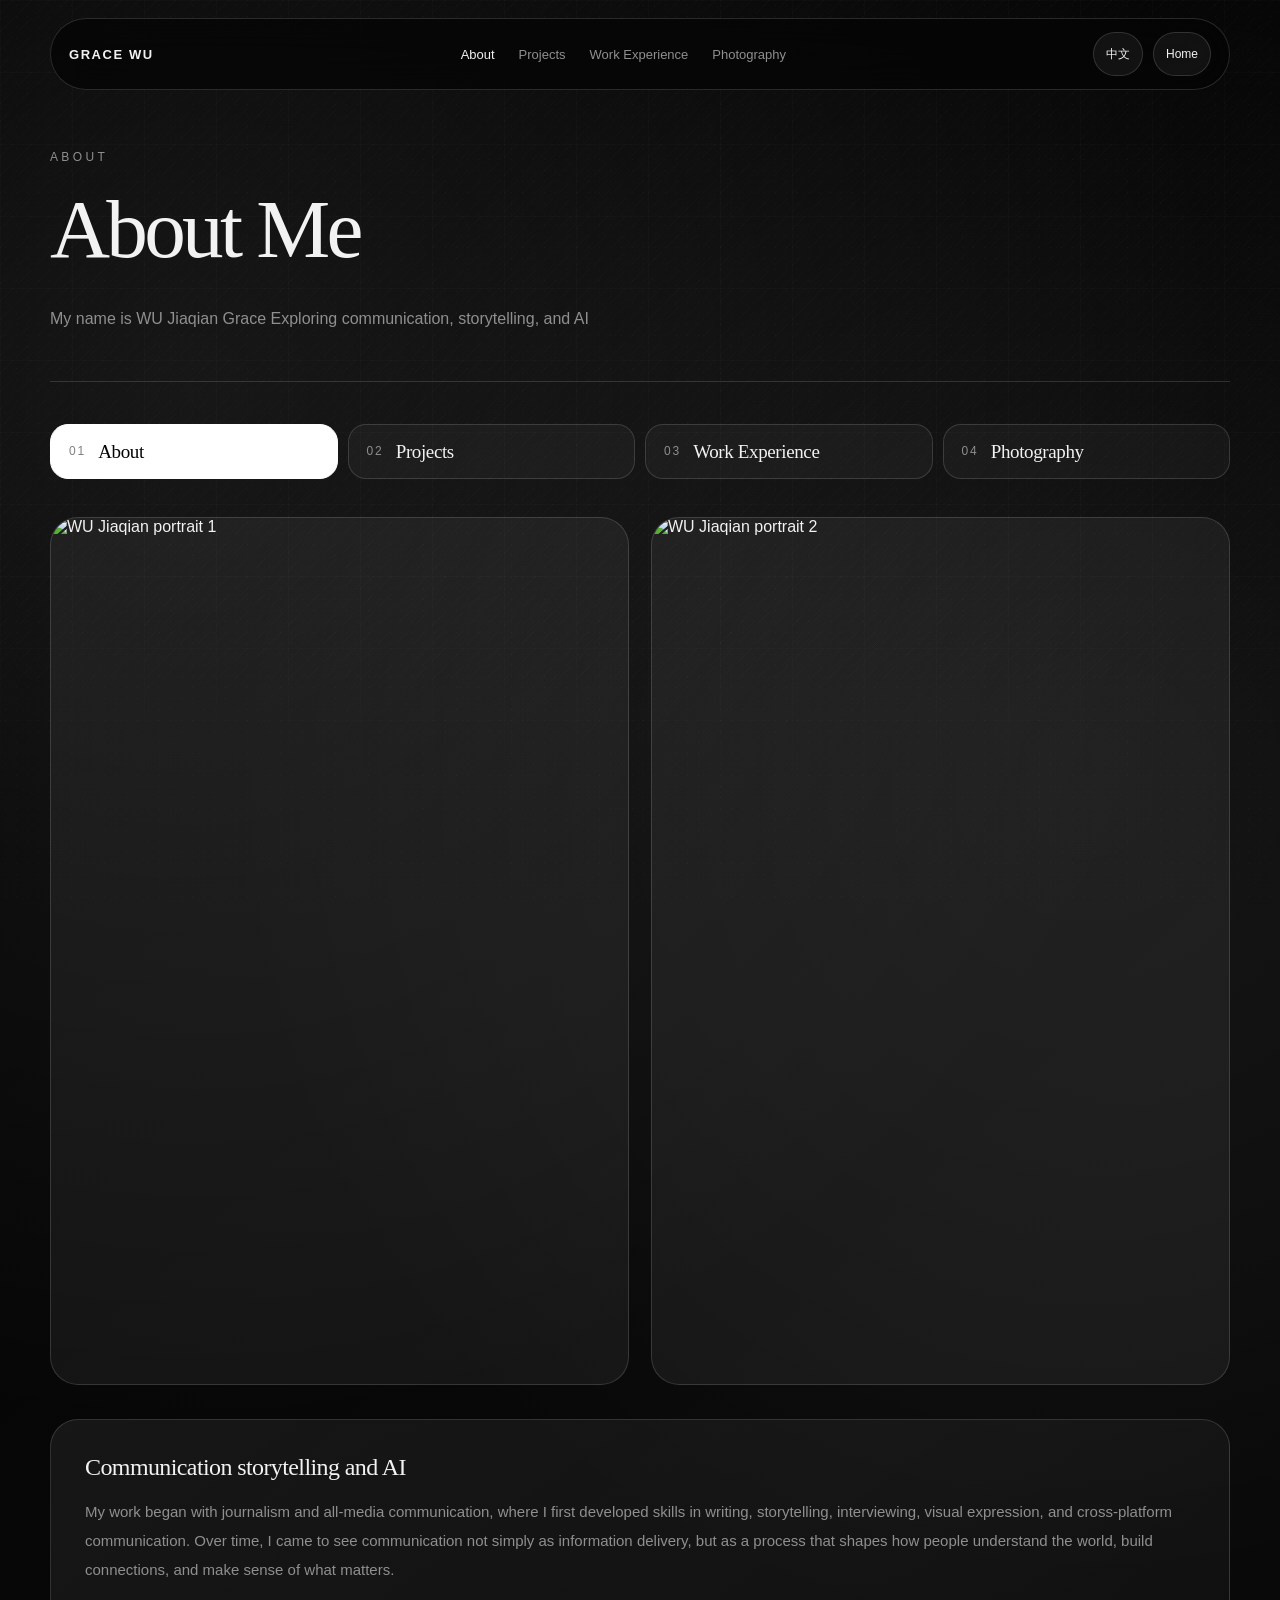
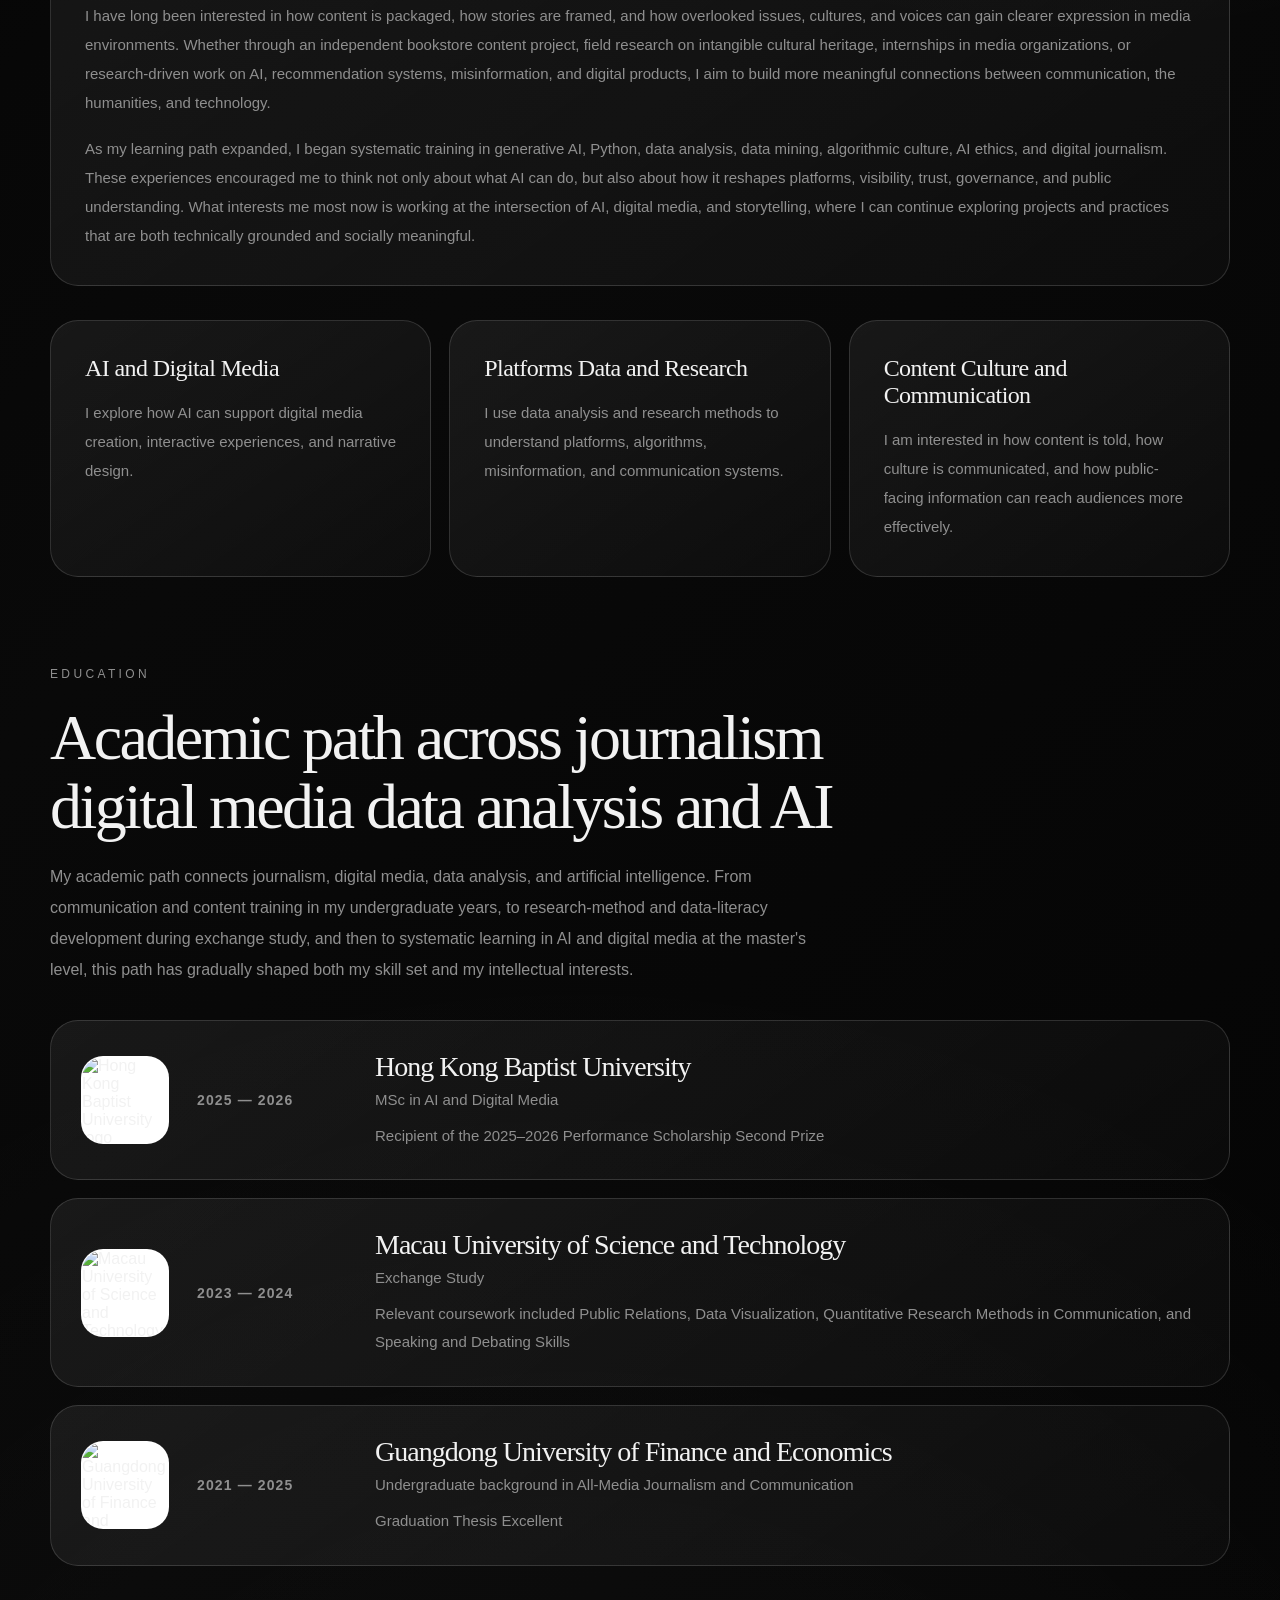
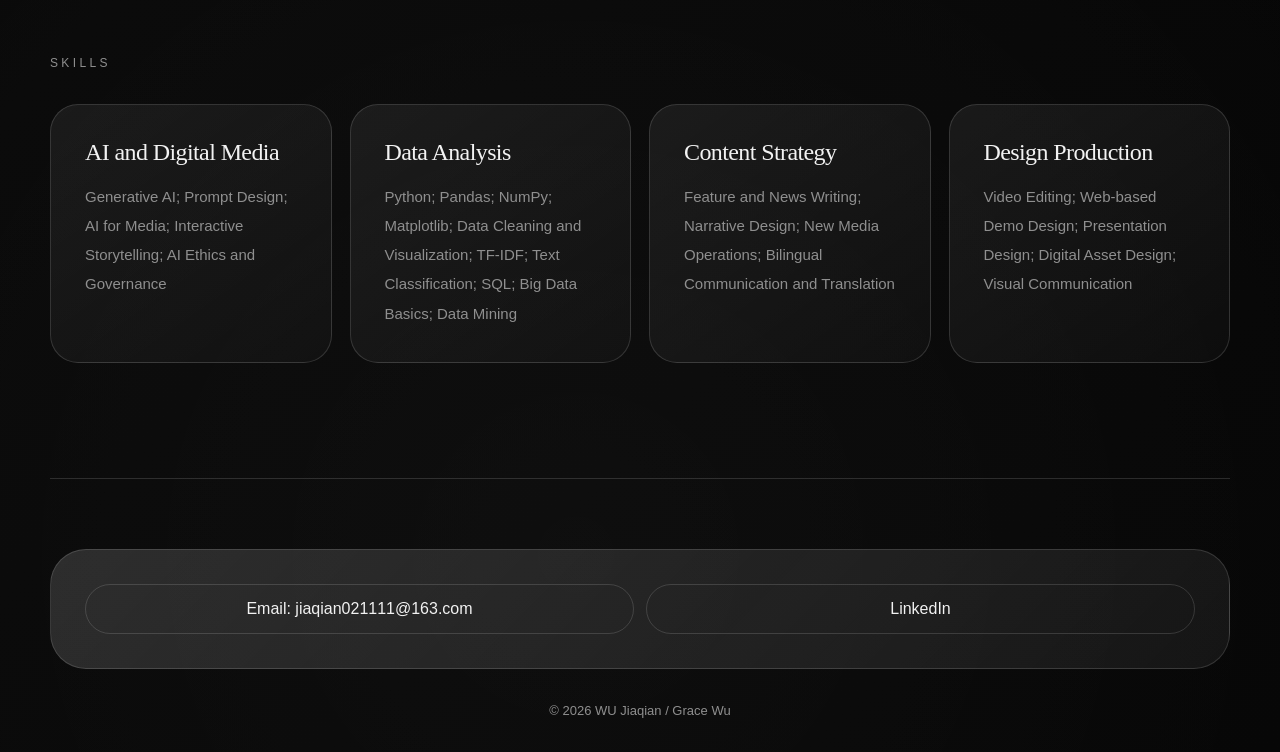
==== about.html @ 97e94408 "Add files via upload" ====
<!DOCTYPE html>
<html lang="en">
<head>
  <meta charset="UTF-8" />
  <meta name="viewport" content="width=device-width, initial-scale=1.0" />
  <title>WU Jiaqian | About</title>
  <meta name="description" content="WU Jiaqian / Grace Wu — AI, digital media, storytelling and visual work. About." />
  <link rel="stylesheet" href="style.css" />
</head>

<body data-page-en="About" data-page-zh="关于我">
  <a class="skip-link" href="#main" data-en="Skip to content" data-zh="跳转到正文">Skip to content</a>
  <nav class="navbar" aria-label="Main navigation" data-aria-en="Main navigation" data-aria-zh="主导航">
    <a href="index.html" class="logo">GRACE WU</a>

    <div class="nav-links" id="primaryNav">
      <a href="about.html" class="active" aria-current="page" data-en="About" data-zh="关于我">About</a>
      <a href="projects.html" data-en="Projects" data-zh="项目">Projects</a>
      <a href="work.html" data-en="Work Experience" data-zh="实习经历">Work Experience</a>
      <a href="photography.html" data-en="Photography" data-zh="摄影作品">Photography</a>
    </div>

    <div class="nav-actions">
      <button class="menu-toggle" type="button" aria-controls="primaryNav" aria-expanded="false" data-en="Menu" data-zh="菜单">Menu</button>
      <button type="button" class="lang-btn">中文</button>
      <a href="index.html" class="nav-pill" data-en="Home" data-zh="首页">Home</a>
    </div>
  </nav>

  <main id="main" tabindex="-1" class="page">
    <div class="container">
      <section class="page-hero reveal">
        <div class="page-kicker" data-en="About" data-zh="关于我">About</div>

        <h1 class="page-title" data-en="About Me" data-zh="关于我">
          About Me
        </h1>

        <p
          class="page-desc"
          data-en="My name is WU Jiaqian Grace Exploring communication, storytelling, and AI"
          data-zh="我是吴佳倩 Grace 持续探索传播、叙事与人工智能之间的连接"
        >
          My name is WU Jiaqian Grace Exploring communication, storytelling, and AI
        </p>
      </section>

      <section class="page-directory reveal delay-1">
        <a href="about.html" class="directory-item active" aria-current="page">
          <span>01</span>
          <strong data-en="About" data-zh="关于我">About</strong>
        </a>

        <a href="projects.html" class="directory-item">
          <span>02</span>
          <strong data-en="Projects" data-zh="项目">Projects</strong>
        </a>

        <a href="work.html" class="directory-item">
          <span>03</span>
          <strong data-en="Work Experience" data-zh="实习经历">Work Experience</strong>
        </a>

        <a href="photography.html" class="directory-item">
          <span>04</span>
          <strong data-en="Photography" data-zh="摄影作品">Photography</strong>
        </a>
      </section>

      <section class="about-photo-pair reveal">
        <div class="portrait-card tall">
          <img width="1080" height="1440" decoding="async" loading="lazy" src="Personal Website/插图/人2.jpg" alt="WU Jiaqian portrait 1" />
        </div>

        <div class="portrait-card">
          <img width="2784" height="4176" decoding="async" loading="lazy" src="Personal Website/插图/人3.JPG" alt="WU Jiaqian portrait 2" />
        </div>
      </section>

      <section class="card reveal about-story-card">
        <h2
          data-en="Communication storytelling and AI"
          data-zh="传播 叙事 与人工智能"
        >
          Communication storytelling and AI
        </h2>

        <p
          data-en="My work began with journalism and all-media communication, where I first developed skills in writing, storytelling, interviewing, visual expression, and cross-platform communication. Over time, I came to see communication not simply as information delivery, but as a process that shapes how people understand the world, build connections, and make sense of what matters."
          data-zh="我的学习与实践从新闻学和全媒体传播开始。在这一阶段，我逐渐建立了写作、叙事、采访、视觉表达与跨平台传播能力。随着学习深入，我开始意识到传播并不只是信息传递，它也会影响人们如何理解世界、建立连接，并判断什么是重要的。"
        >
          My work began with journalism and all-media communication, where I first developed skills in writing, storytelling, interviewing, visual expression, and cross-platform communication. Over time, I came to see communication not simply as information delivery, but as a process that shapes how people understand the world, build connections, and make sense of what matters.
        </p>

        <p
          data-en="I have long been interested in how content is packaged, how stories are framed, and how overlooked issues, cultures, and voices can gain clearer expression in media environments. Whether through an independent bookstore content project, field research on intangible cultural heritage, internships in media organizations, or research-driven work on AI, recommendation systems, misinformation, and digital products, I aim to build more meaningful connections between communication, the humanities, and technology."
          data-zh="我长期关注内容如何被包装、故事如何被组织，以及被忽视的问题、文化和声音如何在媒体环境中获得更清晰的表达。无论是独立书店内容项目、非遗田野调研、媒体机构实习，还是围绕 AI、推荐系统、虚假信息与数字产品展开的研究型项目，我都希望在传播、人文与技术之间建立更有意义的连接。"
        >
          I have long been interested in how content is packaged, how stories are framed, and how overlooked issues, cultures, and voices can gain clearer expression in media environments. Whether through an independent bookstore content project, field research on intangible cultural heritage, internships in media organizations, or research-driven work on AI, recommendation systems, misinformation, and digital products, I aim to build more meaningful connections between communication, the humanities, and technology.
        </p>

        <p
          data-en="As my learning path expanded, I began systematic training in generative AI, Python, data analysis, data mining, algorithmic culture, AI ethics, and digital journalism. These experiences encouraged me to think not only about what AI can do, but also about how it reshapes platforms, visibility, trust, governance, and public understanding. What interests me most now is working at the intersection of AI, digital media, and storytelling, where I can continue exploring projects and practices that are both technically grounded and socially meaningful."
          data-zh="随着学习路径不断拓展，我开始系统接触生成式 AI、Python、数据分析、数据挖掘、算法文化、AI 伦理与数字新闻等内容。这些经历促使我不仅思考 AI 能做什么，也思考它如何重塑平台、可见性、信任、治理与公共理解。现在我最感兴趣的是在 AI、数字媒体与叙事的交叉处继续探索兼具技术基础与社会意义的项目和实践。"
        >
          As my learning path expanded, I began systematic training in generative AI, Python, data analysis, data mining, algorithmic culture, AI ethics, and digital journalism. These experiences encouraged me to think not only about what AI can do, but also about how it reshapes platforms, visibility, trust, governance, and public understanding. What interests me most now is working at the intersection of AI, digital media, and storytelling, where I can continue exploring projects and practices that are both technically grounded and socially meaningful.
        </p>
      </section>

      <section class="focus-grid reveal">
        <div class="card">
          <h2 data-en="AI and Digital Media" data-zh="AI 与数字媒体">AI and Digital Media</h2>
          <p
            data-en="I explore how AI can support digital media creation, interactive experiences, and narrative design."
            data-zh="我探索 AI 如何支持数字媒体创作、互动体验与叙事设计。"
          >
            I explore how AI can support digital media creation, interactive experiences, and narrative design.
          </p>
        </div>

        <div class="card">
          <h2 data-en="Platforms Data and Research" data-zh="平台 数据 与研究">Platforms Data and Research</h2>
          <p
            data-en="I use data analysis and research methods to understand platforms, algorithms, misinformation, and communication systems."
            data-zh="我使用数据分析和研究方法理解平台、算法、虚假信息与传播系统。"
          >
            I use data analysis and research methods to understand platforms, algorithms, misinformation, and communication systems.
          </p>
        </div>

        <div class="card">
          <h2 data-en="Content Culture and Communication" data-zh="内容 文化 与传播">Content Culture and Communication</h2>
          <p
            data-en="I am interested in how content is told, how culture is communicated, and how public-facing information can reach audiences more effectively."
            data-zh="我关注内容如何被讲述、文化如何被传播，以及面向公众的信息如何更有效地触达受众。"
          >
            I am interested in how content is told, how culture is communicated, and how public-facing information can reach audiences more effectively.
          </p>
        </div>
      </section>

      <section class="education-section reveal">
        <div class="section-mini-head">
          <div class="page-kicker" data-en="Education" data-zh="教育背景">Education</div>

          <h2
            class="education-title"
            data-en="Academic path across journalism digital media data analysis and AI"
            data-zh="连接新闻传播 数字媒体 数据分析 与人工智能的学习路径"
          >
            Academic path across journalism digital media data analysis and AI
          </h2>

          <p
            class="page-desc"
            data-en="My academic path connects journalism, digital media, data analysis, and artificial intelligence. From communication and content training in my undergraduate years, to research-method and data-literacy development during exchange study, and then to systematic learning in AI and digital media at the master's level, this path has gradually shaped both my skill set and my intellectual interests."
            data-zh="我的学习路径连接了新闻传播、数字媒体、数据分析与人工智能。从本科阶段的传播与内容训练，到交换学习期间的研究方法和数据素养积累，再到硕士阶段对 AI 与数字媒体的系统学习，这条路径逐渐塑造了我的能力结构和学术兴趣。"
          >
            My academic path connects journalism, digital media, data analysis, and artificial intelligence. From communication and content training in my undergraduate years, to research-method and data-literacy development during exchange study, and then to systematic learning in AI and digital media at the master's level, this path has gradually shaped both my skill set and my intellectual interests.
          </p>
        </div>

        <div class="education-list">
          <div class="education-card reveal delay-1">
            <div class="logo-frame logo-frame--hkbu">
            <img src="Personal Website/LOGO/HKBU.png" width="224" height="225" decoding="async" loading="lazy" alt="Hong Kong Baptist University logo" />
          </div>

            <div class="education-year">2025 — 2026</div>

            <div class="education-content">
              <h3 data-en="Hong Kong Baptist University" data-zh="香港浸会大学">Hong Kong Baptist University</h3>
              <h4 data-en="MSc in AI and Digital Media" data-zh="人工智能与数字媒体 硕士">MSc in AI and Digital Media</h4>
              <p
                data-en="Recipient of the 2025–2026 Performance Scholarship Second Prize"
                data-zh="获得 2025–2026 学年表现奖学金 二等奖"
              >
                Recipient of the 2025–2026 Performance Scholarship Second Prize
              </p>
            </div>
          </div>

          <div class="education-card reveal delay-2">
            <div class="logo-frame logo-frame--must">
            <img src="Personal Website/LOGO/MUST.png" width="225" height="225" decoding="async" loading="lazy" alt="Macau University of Science and Technology logo" />
          </div>

            <div class="education-year">2023 — 2024</div>

            <div class="education-content">
              <h3 data-en="Macau University of Science and Technology" data-zh="澳门科技大学">Macau University of Science and Technology</h3>
              <h4 data-en="Exchange Study" data-zh="交换学习">Exchange Study</h4>
              <p
                data-en="Relevant coursework included Public Relations, Data Visualization, Quantitative Research Methods in Communication, and Speaking and Debating Skills"
                data-zh="相关课程包括公共关系、数据可视化、传播定量研究方法，以及演讲与辩论技巧"
              >
                Relevant coursework included Public Relations, Data Visualization, Quantitative Research Methods in Communication, and Speaking and Debating Skills.
              </p>
            </div>
          </div>

          <div class="education-card reveal delay-3">
            <div class="logo-frame logo-frame--gdufe">
            <img src="Personal Website/LOGO/GDUFE.png" width="194" height="259" decoding="async" loading="lazy" alt="Guangdong University of Finance and Economics logo" />
          </div>

            <div class="education-year">2021 — 2025</div>

            <div class="education-content">
              <h3 data-en="Guangdong University of Finance and Economics" data-zh="广东财经大学">Guangdong University of Finance and Economics</h3>
              <h4
                data-en="Undergraduate background in All-Media Journalism and Communication"
                data-zh="全媒体新闻传播相关本科背景"
              >
                Undergraduate background in All-Media Journalism and Communication
              </h4>
              <p data-en="Graduation Thesis Excellent" data-zh="毕业论文 优秀">
                Graduation Thesis Excellent
              </p>
            </div>
          </div>
        </div>
      </section>

      <section class="skills-section reveal">
        <div class="section-mini-head">
          <div class="page-kicker" data-en="Skills" data-zh="技能">Skills</div>
        </div>

        <div class="skills-grid">
          <div class="card">
            <h2 data-en="AI and Digital Media" data-zh="AI 与数字媒体">AI and Digital Media</h2>
            <p
              data-en="Generative AI; Prompt Design; AI for Media; Interactive Storytelling; AI Ethics and Governance"
              data-zh="生成式 AI；提示词设计；媒体中的 AI 应用；互动叙事；AI 伦理与治理"
            >
              Generative AI; Prompt Design; AI for Media; Interactive Storytelling; AI Ethics and Governance
            </p>
          </div>

          <div class="card">
            <h2 data-en="Data Analysis" data-zh="数据分析">Data Analysis</h2>
            <p
              data-en="Python; Pandas; NumPy; Matplotlib; Data Cleaning and Visualization; TF-IDF; Text Classification; SQL; Big Data Basics; Data Mining"
              data-zh="Python；Pandas；NumPy；Matplotlib；数据清洗与可视化；TF-IDF；文本分类；SQL；大数据基础；数据挖掘"
            >
              Python; Pandas; NumPy; Matplotlib; Data Cleaning and Visualization; TF-IDF; Text Classification; SQL; Big Data Basics; Data Mining
            </p>
          </div>

          <div class="card">
            <h2 data-en="Content Strategy" data-zh="内容策略">Content Strategy</h2>
            <p
              data-en="Feature and News Writing; Narrative Design; New Media Operations; Bilingual Communication and Translation"
              data-zh="特写与新闻写作；叙事设计；新媒体运营；双语传播与翻译"
            >
              Feature and News Writing; Narrative Design; New Media Operations; Bilingual Communication and Translation
            </p>
          </div>

          <div class="card">
            <h2 data-en="Design Production" data-zh="设计制作">Design Production</h2>
            <p
              data-en="Video Editing; Web-based Demo Design; Presentation Design; Digital Asset Design; Visual Communication"
              data-zh="视频剪辑；网页 Demo 设计；演示文稿设计；数字素材设计；视觉传播"
            >
              Video Editing; Web-based Demo Design; Presentation Design; Digital Asset Design; Visual Communication
            </p>
          </div>
        </div>
      </section>

      <footer class="contact-footer">
        <div class="contact-box compact-contact">
          <div class="contact-links">
            <a href="mailto:jiaqian021111@163.com">Email: jiaqian021111@163.com</a>
            <a href="https://www.linkedin.com/in/jiaqian-wu-920133360" target="_blank" rel="noopener noreferrer">LinkedIn</a>
          </div>
        </div>

        <p class="footer-note">© 2026 WU Jiaqian / Grace Wu</p>
      </footer>
    </div>
  </main>

  <script src="script.js"></script>
</body>
</html>
---- style.css ----
:root {
  --bg: #050505;
  --bg-soft: #0c0c0c;
  --card: rgba(255, 255, 255, 0.055);
  --card-hover: rgba(255, 255, 255, 0.095);
  --text: #f2f2f2;
  --muted: #8f8f8f;
  --line: rgba(255, 255, 255, 0.14);
  --white: #ffffff;
  --black: #050505;
  --radius: 28px;
}

* {
  margin: 0;
  padding: 0;
  box-sizing: border-box;
}

html {
  scroll-behavior: smooth;
}

body {
  font-family: Inter, -apple-system, BlinkMacSystemFont, "Segoe UI", Arial, sans-serif;
  background:
    radial-gradient(circle at 15% 10%, rgba(255, 255, 255, 0.08), transparent 28%),
    radial-gradient(circle at 85% 20%, rgba(255, 255, 255, 0.055), transparent 26%),
    radial-gradient(circle at 45% 95%, rgba(255, 255, 255, 0.04), transparent 32%),
    linear-gradient(135deg, #020202 0%, #090909 45%, #030303 100%);
  color: var(--text);
  overflow-x: hidden;
}

body::before {
  content: "";
  position: fixed;
  inset: 0;
  z-index: -2;
  pointer-events: none;
  background:
    linear-gradient(rgba(255,255,255,0.024) 1px, transparent 1px),
    linear-gradient(90deg, rgba(255,255,255,0.022) 1px, transparent 1px),
    repeating-linear-gradient(135deg, rgba(255,255,255,0.018) 0 1px, transparent 1px 9px);
  background-size: 72px 72px, 72px 72px, 18px 18px;
  opacity: 0.75;
  mask-image: linear-gradient(to bottom, black 0%, black 65%, transparent 100%);
}

body::after {
  content: "";
  position: fixed;
  inset: 0;
  z-index: -1;
  pointer-events: none;
  opacity: 0.42;
  background-image:
    radial-gradient(rgba(255,255,255,0.18) 0.55px, transparent 0.55px),
    radial-gradient(rgba(255,255,255,0.08) 0.8px, transparent 0.8px);
  background-size: 4px 4px, 11px 11px;
  mix-blend-mode: screen;
}

a {
  color: inherit;
  text-decoration: none;
}

button {
  font-family: inherit;
}

img,
video,
iframe {
  max-width: 100%;
  display: block;
}

.container {
  width: min(1180px, calc(100% - 40px));
  margin: 0 auto;
}

/* ---------- NAV ---------- */

.navbar {
  position: fixed;
  top: 18px;
  left: 50%;
  transform: translateX(-50%);
  width: min(1180px, calc(100% - 40px));
  z-index: 999;
  padding: 13px 18px;
  border: 1px solid var(--line);
  border-radius: 999px;
  background: rgba(5,5,5,0.74);
  backdrop-filter: blur(22px);
  display: flex;
  justify-content: space-between;
  align-items: center;
}

.logo {
  font-size: 13px;
  font-weight: 800;
  letter-spacing: 0.12em;
}

.nav-links {
  display: flex;
  gap: 24px;
  color: var(--muted);
  font-size: 13px;
}

.nav-links a {
  transition: color 0.25s ease;
}

.nav-links a:hover,
.nav-links a.active {
  color: var(--text);
}

.nav-actions {
  display: flex;
  gap: 10px;
  align-items: center;
}

.lang-btn,
.nav-pill {
  border: 1px solid var(--line);
  background: rgba(255,255,255,0.055);
  color: var(--text);
  border-radius: 999px;
  padding: 8px 12px;
  font-size: 12px;
  cursor: pointer;
  transition: all 0.25s ease;
}

.lang-btn:hover,
.nav-pill:hover {
  background: var(--white);
  color: var(--black);
}

/* ---------- HOME ---------- */

.home {
  min-height: 100vh;
  position: relative;
  display: grid;
  align-items: center;
  overflow: hidden;
}

.home-layout {
  display: grid;
  grid-template-columns: minmax(0, 1fr) minmax(360px, 0.82fr);
  gap: 64px;
  align-items: center;
  padding-top: 120px;
}

.home-text {
  position: relative;
  z-index: 2;
}

.home-label {
  color: var(--muted);
  font-size: 12px;
  letter-spacing: 0.26em;
  text-transform: uppercase;
  margin-bottom: 28px;
}

.home-title {
  font-family: Georgia, "Times New Roman", serif;
  font-size: clamp(58px, 9vw, 124px);
  line-height: 0.95;
  letter-spacing: -0.055em;
  font-weight: 400;
  margin-bottom: 38px;
}

.home-title span {
  display: block;
}

.home-name-en {
  white-space: nowrap;
}

.home-name-zh {
  font-family: "Songti SC", "Noto Serif SC", Georgia, serif;
  font-size: clamp(34px, 5vw, 72px);
  letter-spacing: 0.08em;
  margin-top: 14px;
  color: var(--text);
}

.home-title .outline {
  color: transparent;
  -webkit-text-stroke: 1px rgba(255,255,255,0.62);
  font-style: italic;
  margin-top: 6px;
}

.home-desc {
  max-width: 640px;
  color: var(--muted);
  line-height: 1.95;
  font-size: 17px;
  margin-bottom: 38px;
}

.home-actions {
  display: flex;
  flex-wrap: wrap;
  gap: 14px;
}

.btn {
  display: inline-flex;
  align-items: center;
  justify-content: center;
  border-radius: 999px;
  padding: 14px 22px;
  border: 1px solid var(--line);
  font-weight: 650;
  font-size: 14px;
  cursor: pointer;
  transition: all 0.25s ease;
}

.btn-primary {
  background: var(--white);
  color: var(--black);
  border-color: var(--white);
}

.btn-secondary {
  background: transparent;
  color: var(--white);
}

.btn:hover {
  transform: translateY(-3px);
  box-shadow: 0 20px 60px rgba(255,255,255,0.11);
}

.home-image {
  position: relative;
  height: 560px;
  border-radius: 38px;
  border: 1px solid var(--line);
  overflow: hidden;
  background: var(--card);
}

.home-image img,
.home-image video {
  width: 100%;
  height: 100%;
  object-fit: cover;
  filter: none;
  opacity: 1;
}

/* ---------- PAGE COMMON ---------- */

.page {
  padding-top: 150px;
  min-height: 100vh;
}

.page-hero {
  margin-bottom: 42px;
  border-bottom: 1px solid var(--line);
  padding-bottom: 46px;
}

.page-kicker {
  color: var(--muted);
  font-size: 12px;
  letter-spacing: 0.28em;
  text-transform: uppercase;
  margin-bottom: 22px;
}

.page-title {
  font-family: Georgia, "Times New Roman", serif;
  font-size: clamp(42px, 6.5vw, 92px);
  line-height: 1.05;
  letter-spacing: -0.045em;
  font-weight: 400;
  max-width: 980px;
  margin-bottom: 30px;
}

.page-desc {
  max-width: 760px;
  color: var(--muted);
  line-height: 1.95;
  font-size: 16px;
}

/* ---------- PAGE DIRECTORY ---------- */

.page-directory {
  display: grid;
  grid-template-columns: repeat(4, 1fr);
  gap: 14px;
  margin-bottom: 70px;
}

.directory-item {
  position: relative;
  min-height: 118px;
  padding: 20px;
  border: 1px solid var(--line);
  border-radius: 24px;
  background: rgba(255, 255, 255, 0.035);
  overflow: hidden;
  transition: all 0.3s ease;
}

.directory-item::before {
  content: "";
  position: absolute;
  inset: 0;
  background: linear-gradient(135deg, rgba(255,255,255,0.11), transparent);
  opacity: 0;
  transition: opacity 0.3s ease;
}

.directory-item span {
  position: relative;
  z-index: 2;
  display: block;
  color: var(--muted);
  font-size: 12px;
  letter-spacing: 0.16em;
  margin-bottom: 26px;
}

.directory-item strong {
  position: relative;
  z-index: 2;
  font-family: Georgia, "Times New Roman", serif;
  font-weight: 400;
  font-size: 23px;
  line-height: 1.15;
  letter-spacing: -0.02em;
}

.directory-item:hover {
  transform: translateY(-5px);
  background: rgba(255,255,255,0.075);
}

.directory-item:hover::before {
  opacity: 1;
}

.directory-item.active {
  background: var(--white);
  color: var(--black);
  border-color: var(--white);
}

.directory-item.active span {
  color: rgba(0,0,0,0.5);
}

.directory-item.active strong {
  color: var(--black);
}

/* ---------- CARDS ---------- */

.card {
  border: 1px solid var(--line);
  background: linear-gradient(145deg, rgba(255,255,255,0.065), rgba(255,255,255,0.025));
  border-radius: var(--radius);
  padding: 34px;
  transition: all 0.28s ease;
}

.card:hover {
  background: var(--card-hover);
  transform: translateY(-4px);
}

.card h2,
.card h3 {
  font-family: Georgia, "Times New Roman", serif;
  font-weight: 400;
  letter-spacing: -0.025em;
  margin-bottom: 16px;
}

.card p {
  color: var(--muted);
  line-height: 1.95;
  font-size: 15px;
}

/* ---------- ABOUT ---------- */

.about-photo-pair {
  display: grid;
  grid-template-columns: 1fr 1fr;
  gap: 22px;
  margin-bottom: 34px;
}

.portrait-card {
  border: 1px solid var(--line);
  border-radius: var(--radius);
  overflow: hidden;
  min-height: 430px;
  background: var(--card);
}

.portrait-card.tall {
  min-height: 540px;
}

.portrait-card img {
  width: 100%;
  height: 100%;
  min-height: inherit;
  object-fit: cover;
  filter: none;
  opacity: 1;
}

.about-story-card p + p {
  margin-top: 16px;
}

.focus-grid,
.skills-grid {
  display: grid;
  grid-template-columns: repeat(3, minmax(0, 1fr));
  gap: 18px;
  margin-top: 34px;
}

.skills-section {
  margin-top: 90px;
}

.skills-grid {
  grid-template-columns: repeat(4, minmax(0, 1fr));
}

/* ---------- EDUCATION ---------- */

.education-section {
  margin-top: 90px;
}

.section-mini-head {
  margin-bottom: 34px;
  max-width: 820px;
}

.education-title {
  font-family: Georgia, "Times New Roman", serif;
  font-size: clamp(34px, 5vw, 64px);
  font-weight: 400;
  line-height: 1.08;
  letter-spacing: -0.04em;
  color: var(--text);
  margin-bottom: 20px;
}

.education-list {
  display: grid;
  gap: 18px;
}

.education-card {
  display: grid;
  grid-template-columns: 88px 150px 1fr;
  gap: 28px;
  align-items: center;
  padding: 30px;
  border: 1px solid var(--line);
  border-radius: var(--radius);
  background: linear-gradient(145deg, rgba(255,255,255,0.065), rgba(255,255,255,0.025));
  transition: all 0.28s ease;
}

.education-card:hover {
  background: var(--card-hover);
  transform: translateY(-4px);
}

.logo-frame,
.company-logo {
  width: 88px;
  height: 88px;
  border: 1px solid var(--line);
  border-radius: 22px;
  background: rgba(255,255,255,0.055);
  overflow: hidden;
  display: flex;
  align-items: center;
  justify-content: center;
  flex-shrink: 0;
}

.logo-frame img,
.company-logo img {
  width: 100%;
  height: 100%;
  object-fit: contain;
  padding: 12px;
  filter: none;
  opacity: 1;
}

.education-year {
  color: var(--muted);
  font-size: 14px;
  letter-spacing: 0.08em;
  font-weight: 700;
}

.education-content h3 {
  font-family: Georgia, "Times New Roman", serif;
  font-size: 28px;
  font-weight: 400;
  letter-spacing: -0.035em;
  margin-bottom: 8px;
}

.education-content h4 {
  color: var(--muted);
  font-size: 15px;
  font-weight: 500;
  margin-bottom: 14px;
}

.education-content p {
  color: var(--muted);
  line-height: 1.85;
  font-size: 15px;
}

/* ---------- PROJECTS ---------- */

.filters {
  display: flex;
  gap: 10px;
  flex-wrap: wrap;
  margin-bottom: 30px;
}

.filter-btn {
  border: 1px solid var(--line);
  background: rgba(255,255,255,0.04);
  color: var(--muted);
  padding: 10px 15px;
  border-radius: 999px;
  cursor: pointer;
  transition: all 0.25s ease;
}

.filter-btn.active,
.filter-btn:hover {
  background: var(--white);
  color: var(--black);
}

.project-grid {
  display: grid;
  grid-template-columns: repeat(3, 1fr);
  gap: 22px;
}

.project-card {
  position: relative;
  min-height: 450px;
  border: 1px solid var(--line);
  border-radius: var(--radius);
  overflow: hidden;
  background: var(--card);
  cursor: pointer;
  transition: all 0.32s ease;
}

.project-card:hover {
  transform: translateY(-8px);
  background: var(--card-hover);
}

.project-card img,
.project-card video {
  width: 100%;
  height: 100%;
  min-height: 450px;
  object-fit: cover;
  filter: none;
  opacity: 1;
  transition: all 0.55s ease;
}

.project-card:hover img,
.project-card:hover video {
  transform: scale(1.04);
  opacity: 1;
}

.project-content {
  position: absolute;
  z-index: 2;
  left: 22px;
  right: 22px;
  bottom: 22px;
  padding: 18px;
  border-radius: 20px;
  background: rgba(0, 0, 0, 0.58);
  border: 1px solid rgba(255, 255, 255, 0.16);
  backdrop-filter: blur(12px);
}

.project-type {
  color: var(--muted);
  font-size: 12px;
  letter-spacing: 0.16em;
  text-transform: uppercase;
  margin-bottom: 12px;
}

.project-content h3 {
  font-family: Georgia, "Times New Roman", serif;
  font-weight: 400;
  font-size: 27px;
  line-height: 1.1;
  letter-spacing: -0.025em;
  margin-bottom: 14px;
}

.project-content p {
  color: var(--text);
  opacity: 0.88;
  line-height: 1.65;
  font-size: 14px;
}

/* ---------- WORK ---------- */

.work-wide-photo {
  border: 1px solid var(--line);
  border-radius: var(--radius);
  overflow: hidden;
  background: var(--card);
  margin-bottom: 34px;
  height: 360px;
}

.work-wide-photo img {
  width: 100%;
  height: 100%;
  object-fit: cover;
  filter: none;
  opacity: 1;
}

.work-list {
  display: grid;
  gap: 18px;
}

.work-card {
  display: grid;
  grid-template-columns: 88px 120px 1fr 150px;
  gap: 28px;
  align-items: center;
  padding: 30px;
  border: 1px solid var(--line);
  background: var(--card);
  border-radius: var(--radius);
  transition: all 0.3s ease;
}

.work-card:hover {
  background: var(--card-hover);
  transform: translateX(8px);
}

.work-year {
  color: var(--muted);
  font-weight: 700;
  font-size: 14px;
}

.work-card h3 {
  font-family: Georgia, "Times New Roman", serif;
  font-size: 26px;
  font-weight: 400;
  letter-spacing: -0.035em;
  margin-bottom: 8px;
}

.work-card h4 {
  color: var(--muted);
  font-size: 14px;
  font-weight: 500;
  margin-bottom: 12px;
}

.work-card p {
  color: var(--muted);
  line-height: 1.8;
  font-size: 15px;
}

.mini-link {
  border: 1px solid var(--line);
  border-radius: 999px;
  padding: 10px 14px;
  color: var(--text);
  text-align: center;
  font-size: 13px;
  transition: all 0.25s ease;
  background: rgba(255,255,255,0.04);
  cursor: pointer;
}

.mini-link:hover {
  background: var(--white);
  color: var(--black);
}

/* ---------- PHOTOGRAPHY ---------- */
.embed-wrap {
  position: relative;
  width: 100%;
  aspect-ratio: 16 / 9;
  background: #111;
  overflow: hidden;
}

.embed-wrap iframe {
  width: 100%;
  height: 100%;
  border: 0;
  display: block;
}

.video-feature .embed-wrap {
  width: 100%;
}

.media-item .embed-wrap iframe {
  max-height: none;
  object-fit: initial;
}


.video-feature {
  position: relative;
  border: 1px solid var(--line);
  border-radius: var(--radius);
  overflow: hidden;
  background: var(--card);
  margin-bottom: 22px;
}

.video-feature video {
  width: 100%;
  max-height: 620px;
  object-fit: cover;
  filter: none;
  opacity: 1;
}

.photo-grid {
  display: grid;
  grid-template-columns: 1.1fr 0.95fr 0.95fr;
  grid-auto-rows: 280px;
  gap: 18px;
}

.photo-card {
  position: relative;
  border: 1px solid var(--line);
  border-radius: var(--radius);
  overflow: hidden;
  background: var(--card);
  cursor: pointer;
  text-align: left;
  color: inherit;
}

button.photo-card {
  appearance: none;
  border: 1px solid var(--line);
}

.photo-card.large {
  grid-row: span 2;
}

.photo-card.wide {
  grid-column: span 2;
}

.photo-card img,
.photo-card video {
  width: 100%;
  height: 100%;
  object-fit: cover;
  filter: none;
  opacity: 1;
  transition: all 0.48s ease;
}

.photo-card:hover img,
.photo-card:hover video {
  transform: scale(1.04);
  opacity: 1;
}

.photo-caption {
  position: absolute;
  left: 16px;
  right: 16px;
  bottom: 16px;
  padding: 12px 14px;
  border-radius: 16px;
  background: rgba(0,0,0,0.58);
  border: 1px solid var(--line);
  backdrop-filter: blur(12px);
  color: var(--text);
  font-size: 13px;
}

.photo-caption strong {
  display: block;
  font-family: Georgia, "Times New Roman", serif;
  font-weight: 400;
  font-size: 17px;
  margin-bottom: 6px;
}

.photo-caption span {
  display: block;
  color: rgba(255,255,255,0.72);
  line-height: 1.55;
  font-size: 12px;
}

.photo-caption.static {
  position: static;
  border-radius: 0;
  border-left: 0;
  border-right: 0;
  border-bottom: 0;
}

/* ---------- CONTACT FOOTER ---------- */

.contact-footer {
  margin-top: 115px;
  border-top: 1px solid var(--line);
  padding: 70px 0 34px;
}

.contact-box {
  border: 1px solid var(--line);
  border-radius: 36px;
  padding: 50px;
  background:
    linear-gradient(135deg, rgba(255,255,255,0.09), transparent),
    var(--card);
  display: grid;
  grid-template-columns: 1.1fr 0.9fr;
  gap: 34px;
  align-items: center;
}

.compact-contact {
  display: block;
  padding: 34px;
}

.contact-links {
  display: grid;
  gap: 12px;
}

.compact-contact .contact-links {
  grid-template-columns: repeat(2, minmax(0, 1fr));
}

.contact-links a {
  border: 1px solid var(--line);
  padding: 15px 18px;
  border-radius: 999px;
  color: var(--text);
  transition: all 0.25s ease;
  text-align: center;
}

.contact-links a:hover {
  background: var(--white);
  color: var(--black);
}

.footer-note {
  color: var(--muted);
  text-align: center;
  font-size: 13px;
  margin-top: 34px;
}

/* ---------- MODAL ---------- */

.modal {
  position: fixed;
  inset: 0;
  z-index: 3000;
  background: rgba(0,0,0,0.86);
  backdrop-filter: blur(10px);
  display: none;
  justify-content: center;
  align-items: center;
  padding: 22px;
}

.modal.active {
  display: flex;
}

.modal-box {
  width: min(980px, 100%);
  max-height: 88vh;
  overflow-y: auto;
  border: 1px solid var(--line);
  border-radius: 34px;
  background: #080808;
}

.modal-cover {
  height: 370px;
  overflow: hidden;
  border-radius: 34px 34px 0 0;
  background: #111;
}

.modal-cover img,
.modal-cover video,
.modal-cover iframe {
  width: 100%;
  height: 100%;
  object-fit: cover;
  filter: none;
  opacity: 1;
}

.modal-body {
  padding: 34px;
  position: relative;
}

.modal-close {
  position: absolute;
  right: 22px;
  top: 22px;
  width: 42px;
  height: 42px;
  border-radius: 999px;
  border: 1px solid var(--line);
  background: rgba(255,255,255,0.08);
  color: var(--white);
  font-size: 24px;
  cursor: pointer;
  z-index: 5;
}

.modal-body h2 {
  font-family: Georgia, "Times New Roman", serif;
  font-size: clamp(34px, 5vw, 58px);
  font-weight: 400;
  line-height: 1.05;
  letter-spacing: -0.045em;
  margin-bottom: 18px;
  max-width: 760px;
}

.modal-body p {
  color: var(--muted);
  line-height: 1.85;
  max-width: 760px;
}

.media-list {
  display: grid;
  gap: 18px;
  margin-top: 28px;
}

.media-item {
  border: 1px solid var(--line);
  border-radius: 24px;
  background: rgba(255,255,255,0.045);
  overflow: hidden;
}

.media-item video,
.media-item img,
.media-item iframe {
  width: 100%;
  display: block;
  max-height: 70vh;
  object-fit: contain;
  background: #111;
  filter: none;
  opacity: 1;
}

.media-item iframe {
  height: 68vh;
  border: 0;
}

.media-label,
.media-link {
  display: flex;
  align-items: center;
  justify-content: space-between;
  gap: 12px;
  padding: 14px 16px;
  color: var(--text);
  font-size: 14px;
  border-top: 1px solid var(--line);
}

.media-link {
  border-top: 0;
  transition: all 0.25s ease;
}

.media-link:hover {
  background: var(--white);
  color: var(--black);
}

/* ---------- PHOTO MODAL ---------- */

.photo-modal {
  padding: 20px;
}

.photo-modal-box {
  width: min(1120px, 100%);
  max-height: 92vh;
  position: relative;
  border: 1px solid var(--line);
  border-radius: 30px;
  background: rgba(5,5,5,0.96);
  overflow: hidden;
  display: grid;
  grid-template-rows: minmax(0, 1fr) auto;
}

.photo-modal-box img {
  width: 100%;
  max-height: 74vh;
  object-fit: contain;
  background: #050505;
  filter: none;
  opacity: 1;
}

.photo-modal-close {
  position: absolute;
  top: 18px;
  right: 18px;
}

.photo-modal-text {
  padding: 22px 26px 26px;
  border-top: 1px solid var(--line);
  background: rgba(255,255,255,0.035);
}

.photo-modal-text h2 {
  font-family: Georgia, "Times New Roman", serif;
  font-weight: 400;
  font-size: clamp(28px, 4vw, 48px);
  letter-spacing: -0.035em;
  margin-bottom: 10px;
}

.photo-modal-text p {
  color: var(--muted);
  line-height: 1.8;
}

/* ---------- ANIMATION ---------- */

.reveal {
  opacity: 0;
  transform: translateY(34px);
  transition: opacity 0.8s ease, transform 0.8s ease;
}

.reveal.visible {
  opacity: 1;
  transform: translateY(0);
}

.delay-1 {
  transition-delay: 0.08s;
}

.delay-2 {
  transition-delay: 0.16s;
}

.delay-3 {
  transition-delay: 0.24s;
}

/* ---------- RESPONSIVE ---------- */

@media (max-width: 980px) {
  .nav-links {
    display: none;
  }

  .home-layout {
    grid-template-columns: 1fr;
    gap: 42px;
    padding-top: 130px;
  }

  .home-image {
    height: 500px;
  }

  .page-directory {
    grid-template-columns: repeat(2, 1fr);
  }

  .about-photo-pair {
    grid-template-columns: 1fr 1fr;
  }

  .focus-grid,
  .skills-grid {
    grid-template-columns: repeat(2, minmax(0, 1fr));
  }

  .education-card,
  .work-card {
    grid-template-columns: 1fr;
  }

  .logo-frame,
  .company-logo {
    width: 82px;
    height: 82px;
  }

  .project-grid {
    grid-template-columns: repeat(2, 1fr);
  }

  .photo-grid {
    grid-template-columns: 1fr 1fr;
  }

  .photo-card.large,
  .photo-card.wide {
    grid-column: span 1;
    grid-row: span 1;
  }

  .compact-contact .contact-links {
    grid-template-columns: 1fr;
  }

  .work-wide-photo {
    height: 300px;
  }
}

@media (max-width: 640px) {
  .container,
  .navbar {
    width: min(100% - 26px, 1180px);
  }

  .logo {
    font-size: 12px;
  }

  .nav-actions {
    gap: 6px;
  }

  .lang-btn,
  .nav-pill {
    padding: 8px 10px;
    font-size: 11px;
  }

  .page {
    padding-top: 130px;
  }

  .home-layout {
    padding-top: 120px;
  }

  .home-title {
    font-size: clamp(54px, 16vw, 72px);
  }

  .home-name-en {
    white-space: normal;
  }

  .home-name-zh {
    font-size: 40px;
    margin-top: 10px;
  }

  .page-title {
    font-size: 44px;
    line-height: 1.08;
  }

  .home-desc,
  .page-desc {
    font-size: 16px;
  }

  .home-image {
    height: 420px;
  }

  .page-directory {
    grid-template-columns: 1fr;
    margin-bottom: 48px;
  }

  .directory-item {
    min-height: 92px;
  }

  .directory-item span {
    margin-bottom: 16px;
  }

  .directory-item strong {
    font-size: 21px;
  }

  .about-photo-pair,
  .focus-grid,
  .skills-grid,
  .project-grid,
  .photo-grid {
    grid-template-columns: 1fr;
  }

  .portrait-card,
  .portrait-card.tall {
    min-height: 390px;
  }

  .education-section,
  .skills-section {
    margin-top: 70px;
  }

  .education-card {
    padding: 24px;
  }

  .education-content h3 {
    font-size: 24px;
  }

  .project-card,
  .project-card img,
  .project-card video {
    min-height: 390px;
  }

  .work-wide-photo {
    height: 230px;
  }

  .contact-box {
    padding: 30px;
  }

  .modal-cover {
    height: 250px;
  }

  .modal-body {
    padding: 24px;
  }

  .media-item iframe {
    height: 420px;
  }

  .video-feature video {
    max-height: 430px;
  }

  .photo-caption {
    left: 12px;
    right: 12px;
    bottom: 12px;
  }

  .photo-caption span {
    display: none;
  }

  .photo-modal-box img {
    max-height: 68vh;
  }
}
/* Usability and responsive refinements */
:root { color-scheme: dark; }
body { font-family: -apple-system, BlinkMacSystemFont, "Segoe UI", "PingFang SC", "Microsoft YaHei", Arial, sans-serif; }
[hidden] { display: none !important; }
.reveal, .reveal.visible { opacity: 1; transform: none; }
:focus-visible { outline: 2px solid #fff; outline-offset: 5px; }
.skip-link { position: fixed; top: 10px; left: 20px; transform: translateY(-160%); z-index: 4000; background: #fff; color: #050505; padding: 12px 18px; border-radius: 12px; }
.skip-link:focus { transform: none; }
.home-layout { padding-bottom: 60px; }
.home-name-en { white-space: normal; overflow-wrap: anywhere; }
.home-title { font-size: clamp(58px, 7.4vw, 104px); }
.home-desc { max-width: 540px; font-size: 18px; }
.home-contact { align-self: center; padding: 14px 6px; font-size: 14px; text-decoration: underline; text-underline-offset: 5px; }
.menu-toggle { display: none; border: 1px solid var(--line); border-radius: 999px; background: transparent; color: var(--text); padding: 10px 14px; cursor: pointer; }
.lang-btn, .nav-pill, .menu-toggle { min-height: 44px; }
.nav-pill { display: inline-flex; align-items: center; }
.nav-links a { padding: 12px 0; }
.page-directory { gap: 10px; margin-bottom: 38px; }
.directory-item { min-height: 0; padding: 16px 18px; border-radius: 18px; display: flex; align-items: center; gap: 12px; }
.directory-item span { margin-bottom: 0; }
.directory-item strong { font-size: 19px; }
.card:hover, .education-card:hover, .work-card:hover { transform: none; }
.card h2, .education-content, .work-card > div { min-width: 0; overflow-wrap: anywhere; }
.project-grid { grid-template-columns: repeat(3, minmax(0, 1fr)); }
.project-card { height: 450px; }
.project-card > img { height: 100%; min-height: 0; }
.project-content h3 { font-size: clamp(22px, 2vw, 27px); overflow-wrap: anywhere; }
.filter-status { color: var(--muted); font-size: 13px; margin: -14px 0 22px; }
.filter-btn { min-height: 44px; }
.filters { display: none; }
.js-ready .filters { display: flex; }
html:not(.js-ready) .lang-btn { display: none; }
.modal-box { position: relative; overscroll-behavior: contain; }
.modal-body { position: static; }
.modal-close { background: #171717; min-width: 44px; min-height: 44px; }
.modal-body h2 { padding-right: 42px; overflow-wrap: anywhere; }
.modal-cover { height: min(36vh, 330px); }
.modal-cover img { object-fit: contain; }
.media-item .embed-wrap iframe { height: 100%; max-height: none; }
.media-item--pdf iframe { height: min(68vh, 720px); }
.media-link { min-height: 48px; overflow-wrap: anywhere; }
.media-item--image img { height: auto; }
.photo-modal-box { overflow-y: auto; display: block; overscroll-behavior: contain; }
.photo-modal-box img { height: auto; max-height: 64vh; }
.photo-original { display: inline-block; margin-top: 16px; text-decoration: underline; text-underline-offset: 4px; padding: 8px 0; }
.contact-links a { overflow-wrap: anywhere; }
@media (max-width: 980px) {
  .js-ready .menu-toggle { display: inline-flex; align-items: center; }
  .navbar.menu-open .nav-links, html:not(.js-ready) .nav-links { display: flex; position: absolute; top: calc(100% + 10px); left: 0; right: 0; flex-direction: column; gap: 2px; padding: 12px 20px; border: 1px solid var(--line); border-radius: 22px; background: #101010; box-shadow: 0 16px 40px #0008; }
  html:not(.js-ready) .nav-links { flex-direction: row; flex-wrap: wrap; gap: 6px 18px; }
  html:not(.js-ready) .page, html:not(.js-ready) .home-layout { padding-top: 235px; }
  .nav-links a { min-height: 44px; }
  .project-grid { grid-template-columns: repeat(2, minmax(0, 1fr)); }
  .home-title { font-size: clamp(58px, 10vw, 96px); }
}
@media (max-width: 640px) {
  .navbar { padding: 9px 12px; }
  .menu-toggle, .lang-btn, .nav-pill { padding: 8px 10px; font-size: 12px; }
  .nav-actions { gap: 4px; }
  .home-title { font-size: clamp(48px, 12vw, 72px); }
  .home-image { height: 360px; }
  .page-hero { margin-bottom: 24px; padding-bottom: 26px; }
  .page-title { font-size: clamp(32px, 8.7vw, 44px); }
  .page-directory { grid-template-columns: repeat(2, minmax(0, 1fr)); gap: 8px; margin-bottom: 28px; }
  .directory-item { padding: 13px 12px; min-height: 60px; gap: 8px; }
  .directory-item span { margin-bottom: 0; font-size: 10px; }
  .directory-item strong { font-size: 16px; }
  .about-photo-pair { grid-template-columns: repeat(2, minmax(0, 1fr)); gap: 12px; }
  .portrait-card, .portrait-card.tall { min-height: 0; height: 240px; border-radius: 20px; }
  .portrait-card img { height: 100%; min-height: 0; }
  .card, .work-card { padding: 24px; }
  .project-grid { grid-template-columns: minmax(0, 1fr); }
  .project-card { height: 420px; min-height: 0; }
  .project-card img { min-height: 0; }
  .project-content { left: 14px; right: 14px; bottom: 14px; padding: 16px; }
  .project-content h3 { font-size: 26px; }
  .contact-footer { margin-top: 70px; padding-top: 34px; }
  .contact-box { padding: 18px; }
  .modal { padding: 12px; }
  .modal-box { max-height: 90vh; max-height: 90dvh; border-radius: 24px; }
  .modal-body { padding: 24px 20px; }
  .modal-body h2 { font-size: 30px; }
  .modal-close { top: 12px; right: 12px; }
  .media-item--pdf iframe { height: 55vh; }
  .media-item .embed-wrap iframe { height: 100%; }
  .photo-modal-box { max-height: 90vh; max-height: 90dvh; }
}
@media (prefers-reduced-motion: reduce) {
  html { scroll-behavior: auto; }
  *, *::before, *::after { animation: none !important; transition: none !important; }
  .btn:hover, .project-card:hover, .directory-item:hover, .photo-card:hover img { transform: none; }
}

.fallback-media { margin-top: 36px; padding: 24px; border: 1px solid var(--line); border-radius: 24px; }
.fallback-media h3 { margin: 24px 0 12px; }
.fallback-media ul { padding-left: 20px; }
.fallback-media a { display: inline-block; padding: 8px 0; text-decoration: underline; }
html:not(.js-ready) .filter-status { display: none; }

/* Original logo assets retain their full mark and their intended background. */
.logo-frame, .company-logo {
  background: #fff;
  border-color: rgba(255,255,255,0.2);
}
.logo-frame img, .company-logo img {
  width: 100%;
  height: 100%;
  padding: 0;
  object-fit: contain;
}
.company-logo--hkpapa { background: rgb(41,58,104); }
.company-logo--dewu { background: rgb(20,21,26); }
.company-logo--gdtv { background: #fff; }
.company-logo--gdtv img { padding: 5px; }
.work-period { color: var(--muted); font-size: 13px; line-height: 1.6; margin: 0 0 12px; }
.work-card--no-samples > div:last-child { grid-column: 3 / -1; }
@media (max-width: 980px) {
  .work-card--no-samples > div:last-child { grid-column: auto; }
}
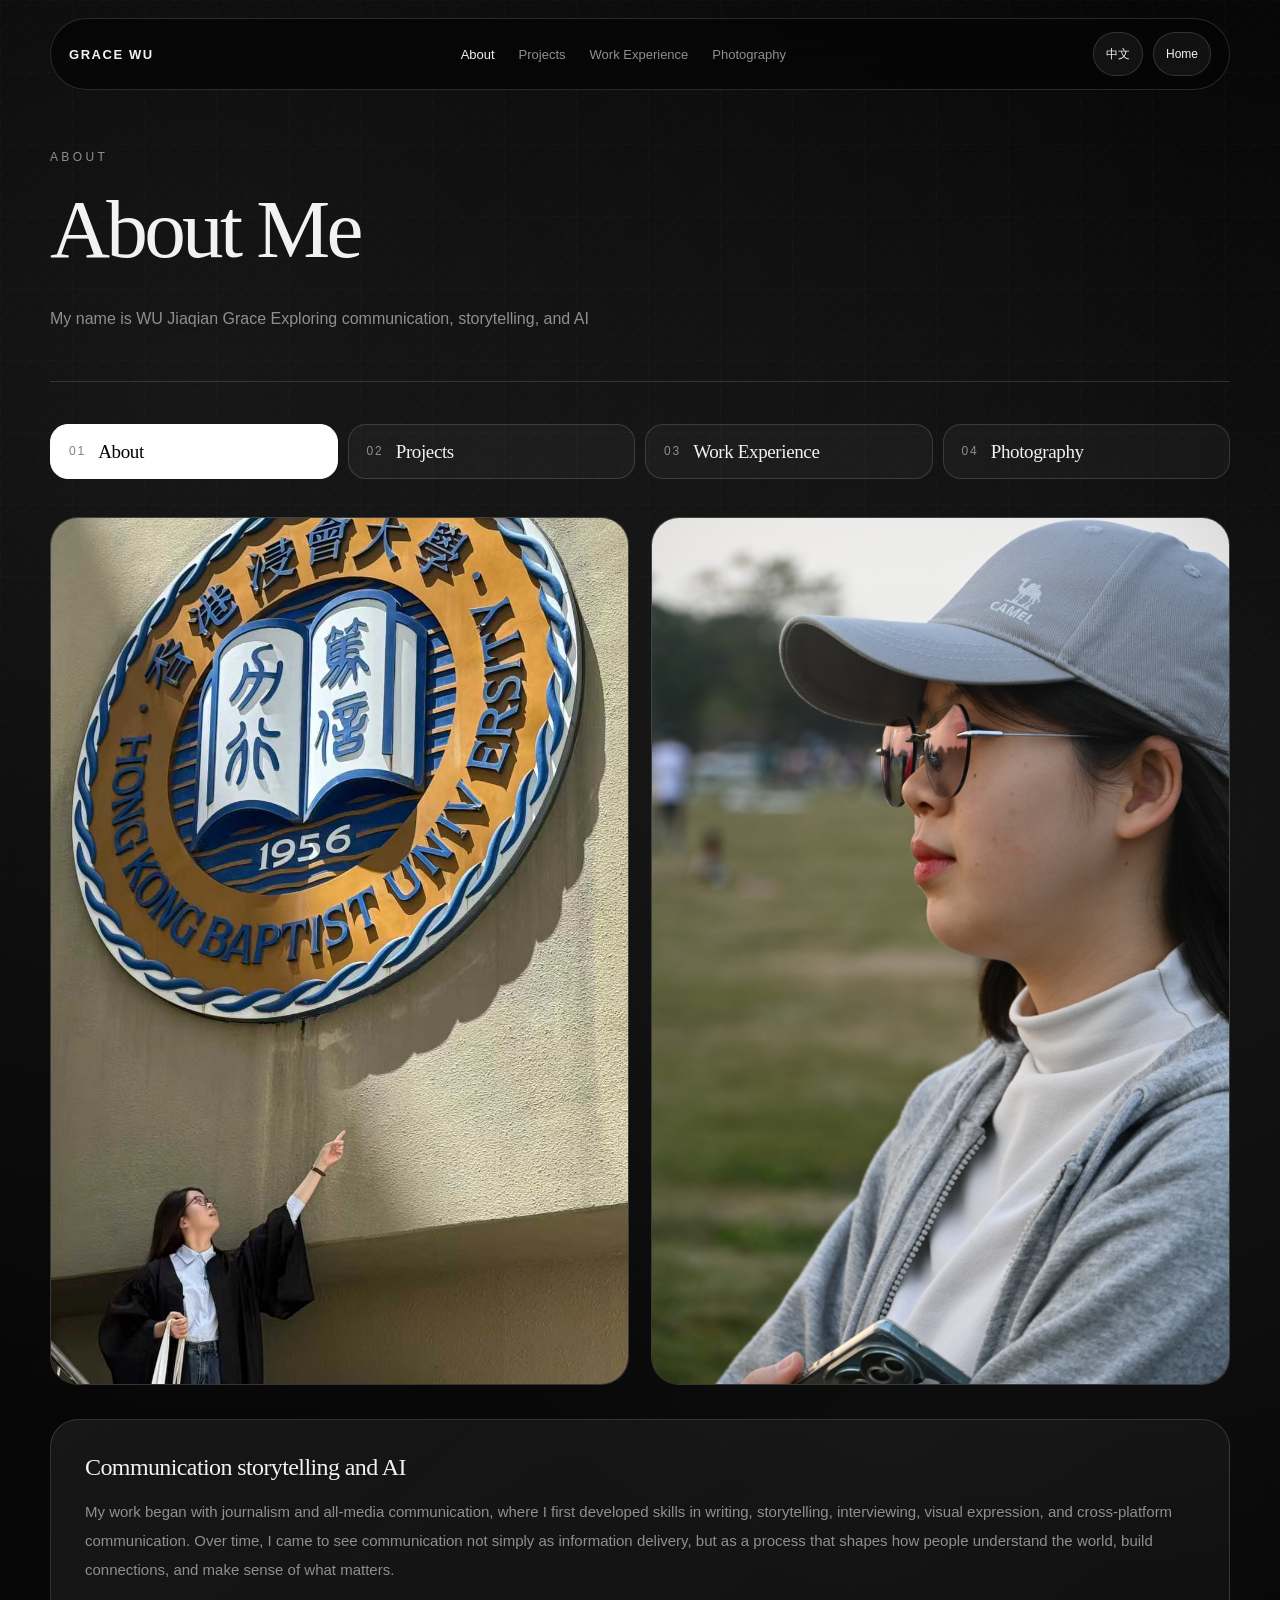
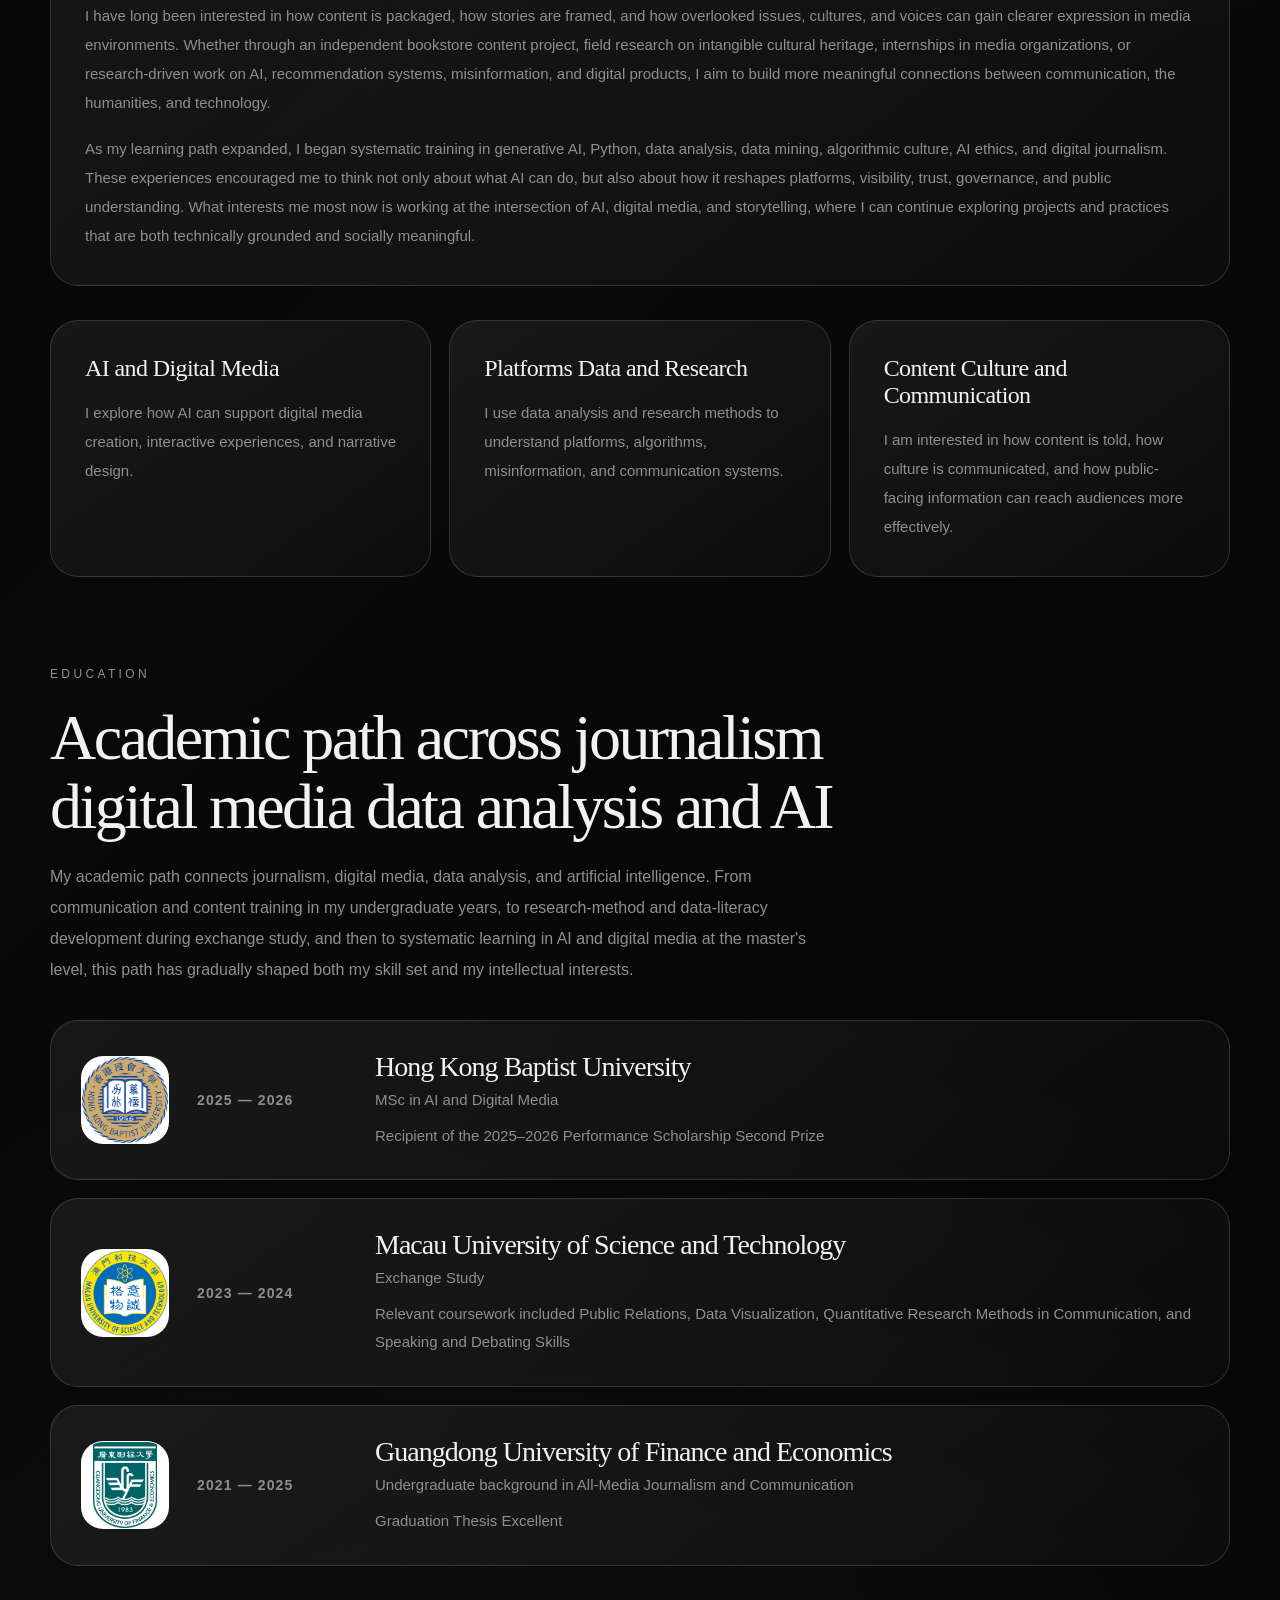
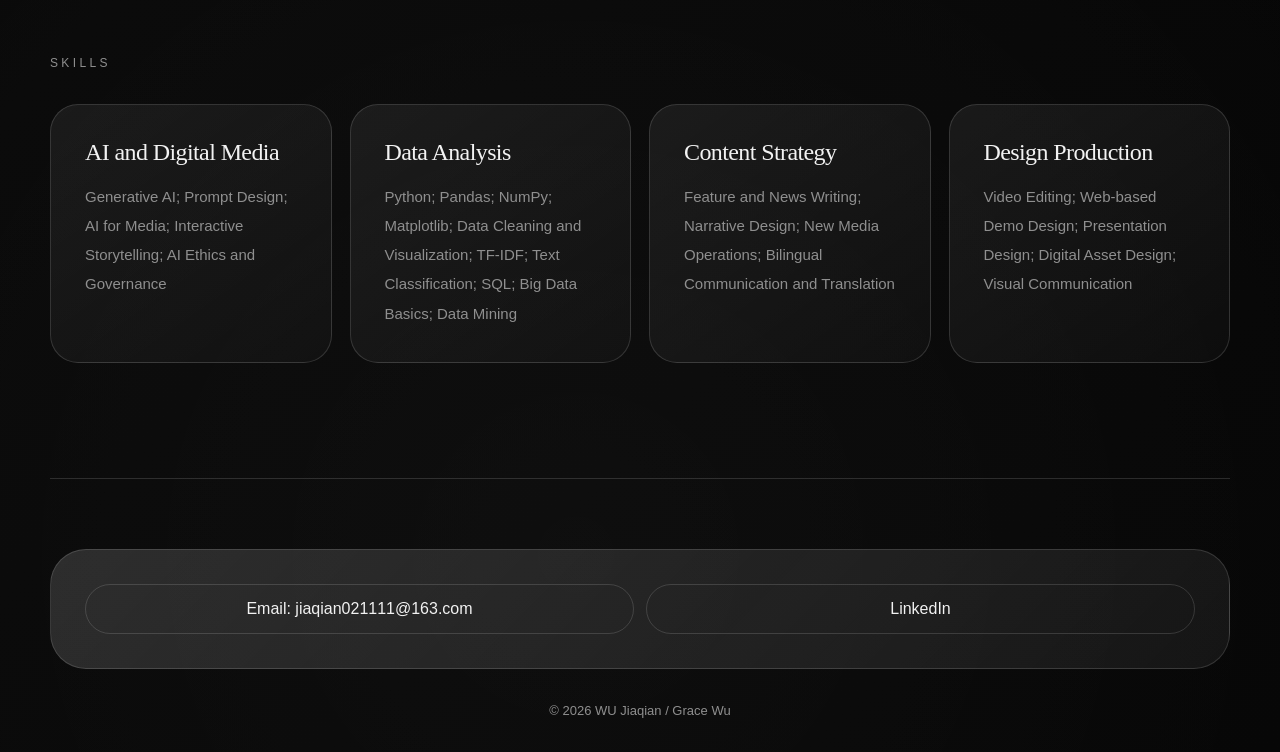
==== commit 3660c926: "Add files via upload" ====
--- a/about.html
+++ b/about.html
@@ -69,11 +69,11 @@
 
       <section class="about-photo-pair reveal">
         <div class="portrait-card tall">
-          <img width="1080" height="1440" decoding="async" loading="lazy" src="Personal Website/插图/人2.jpg" alt="WU Jiaqian portrait 1" />
+          <img width="1080" height="1440" decoding="async" loading="lazy" src="人2.jpg" alt="WU Jiaqian portrait 1" />
         </div>
 
         <div class="portrait-card">
-          <img width="2784" height="4176" decoding="async" loading="lazy" src="Personal Website/插图/人3.JPG" alt="WU Jiaqian portrait 2" />
+          <img width="2784" height="4176" decoding="async" loading="lazy" src="人3.JPG" alt="WU Jiaqian portrait 2" />
         </div>
       </section>
 
@@ -163,7 +163,7 @@
         <div class="education-list">
           <div class="education-card reveal delay-1">
             <div class="logo-frame logo-frame--hkbu">
-            <img src="Personal Website/LOGO/HKBU.png" width="224" height="225" decoding="async" loading="lazy" alt="Hong Kong Baptist University logo" />
+            <img src="HKBU.png" width="224" height="225" decoding="async" loading="lazy" alt="Hong Kong Baptist University logo" />
           </div>
 
             <div class="education-year">2025 — 2026</div>
@@ -182,7 +182,7 @@
 
           <div class="education-card reveal delay-2">
             <div class="logo-frame logo-frame--must">
-            <img src="Personal Website/LOGO/MUST.png" width="225" height="225" decoding="async" loading="lazy" alt="Macau University of Science and Technology logo" />
+            <img src="MUST.png" width="225" height="225" decoding="async" loading="lazy" alt="Macau University of Science and Technology logo" />
           </div>
 
             <div class="education-year">2023 — 2024</div>
@@ -201,7 +201,7 @@
 
           <div class="education-card reveal delay-3">
             <div class="logo-frame logo-frame--gdufe">
-            <img src="Personal Website/LOGO/GDUFE.png" width="194" height="259" decoding="async" loading="lazy" alt="Guangdong University of Finance and Economics logo" />
+            <img src="GDUFE.png" width="194" height="259" decoding="async" loading="lazy" alt="Guangdong University of Finance and Economics logo" />
           </div>
 
             <div class="education-year">2021 — 2025</div>
